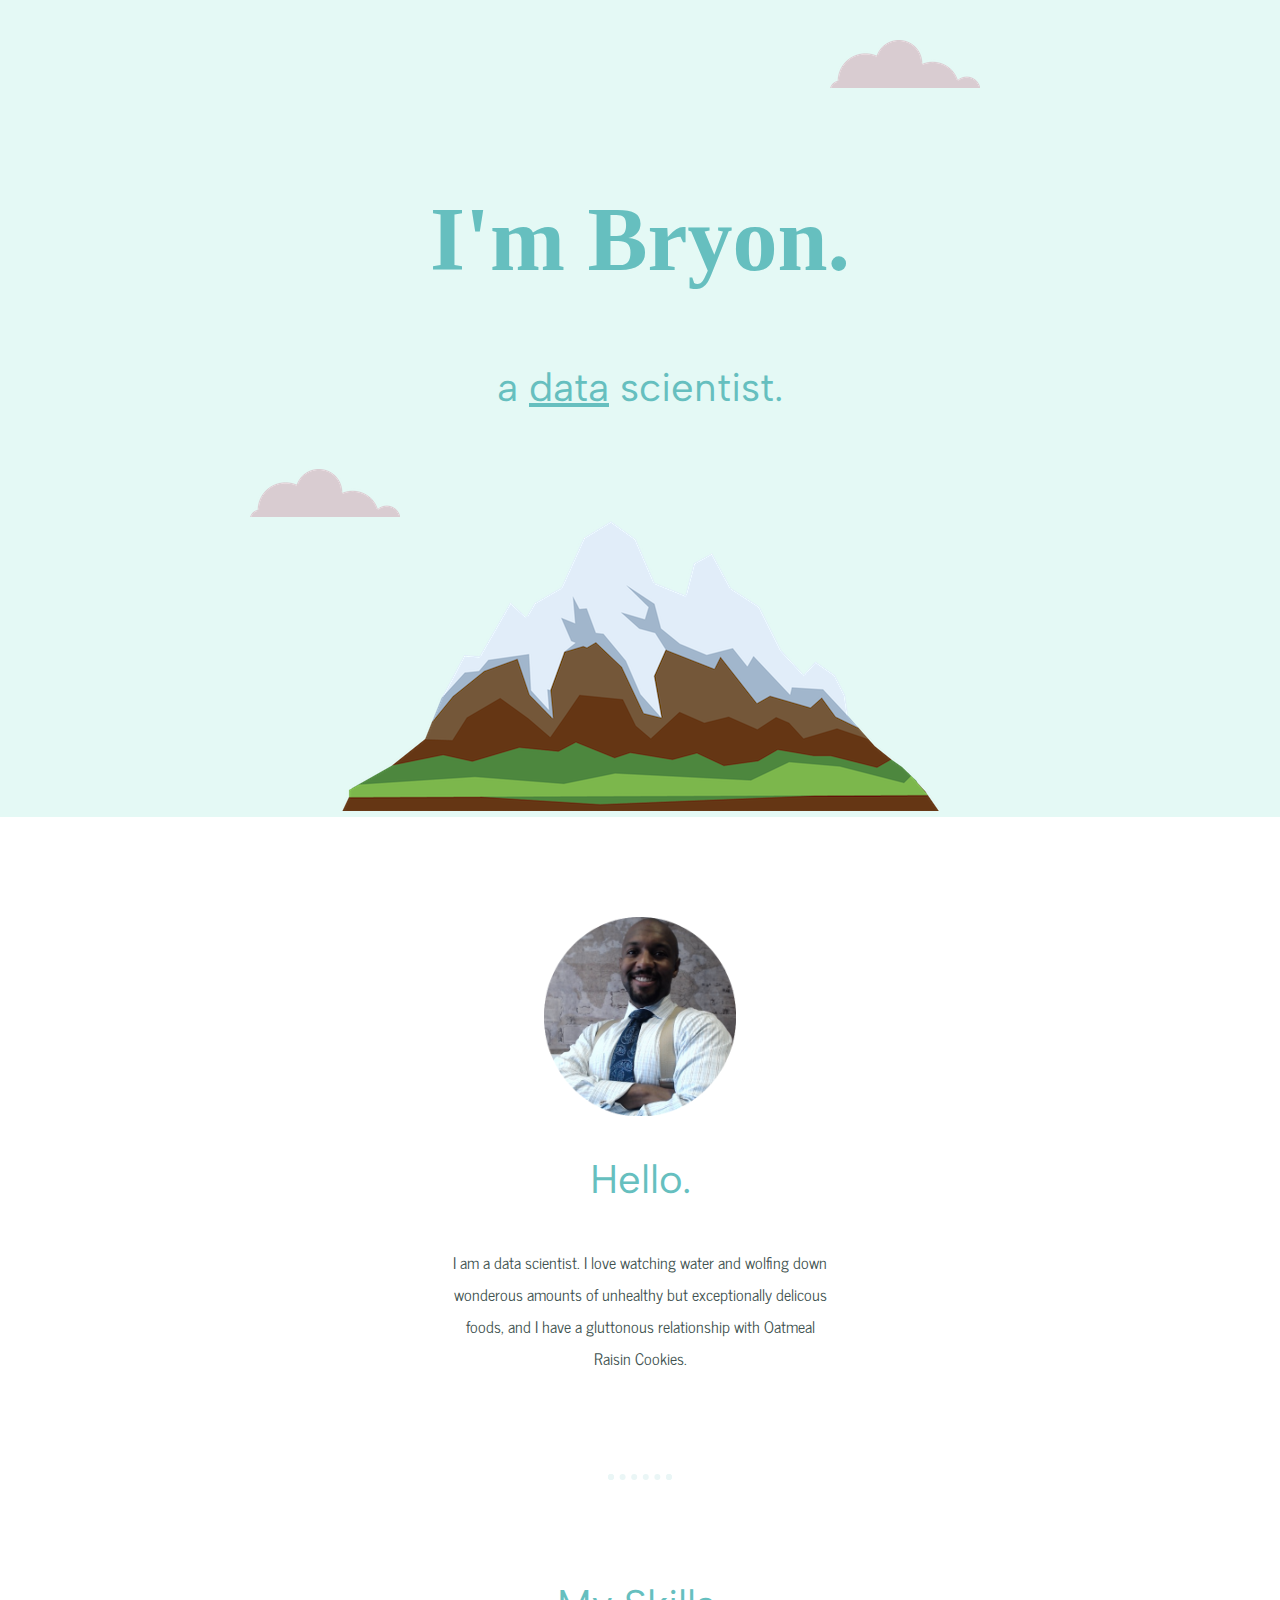
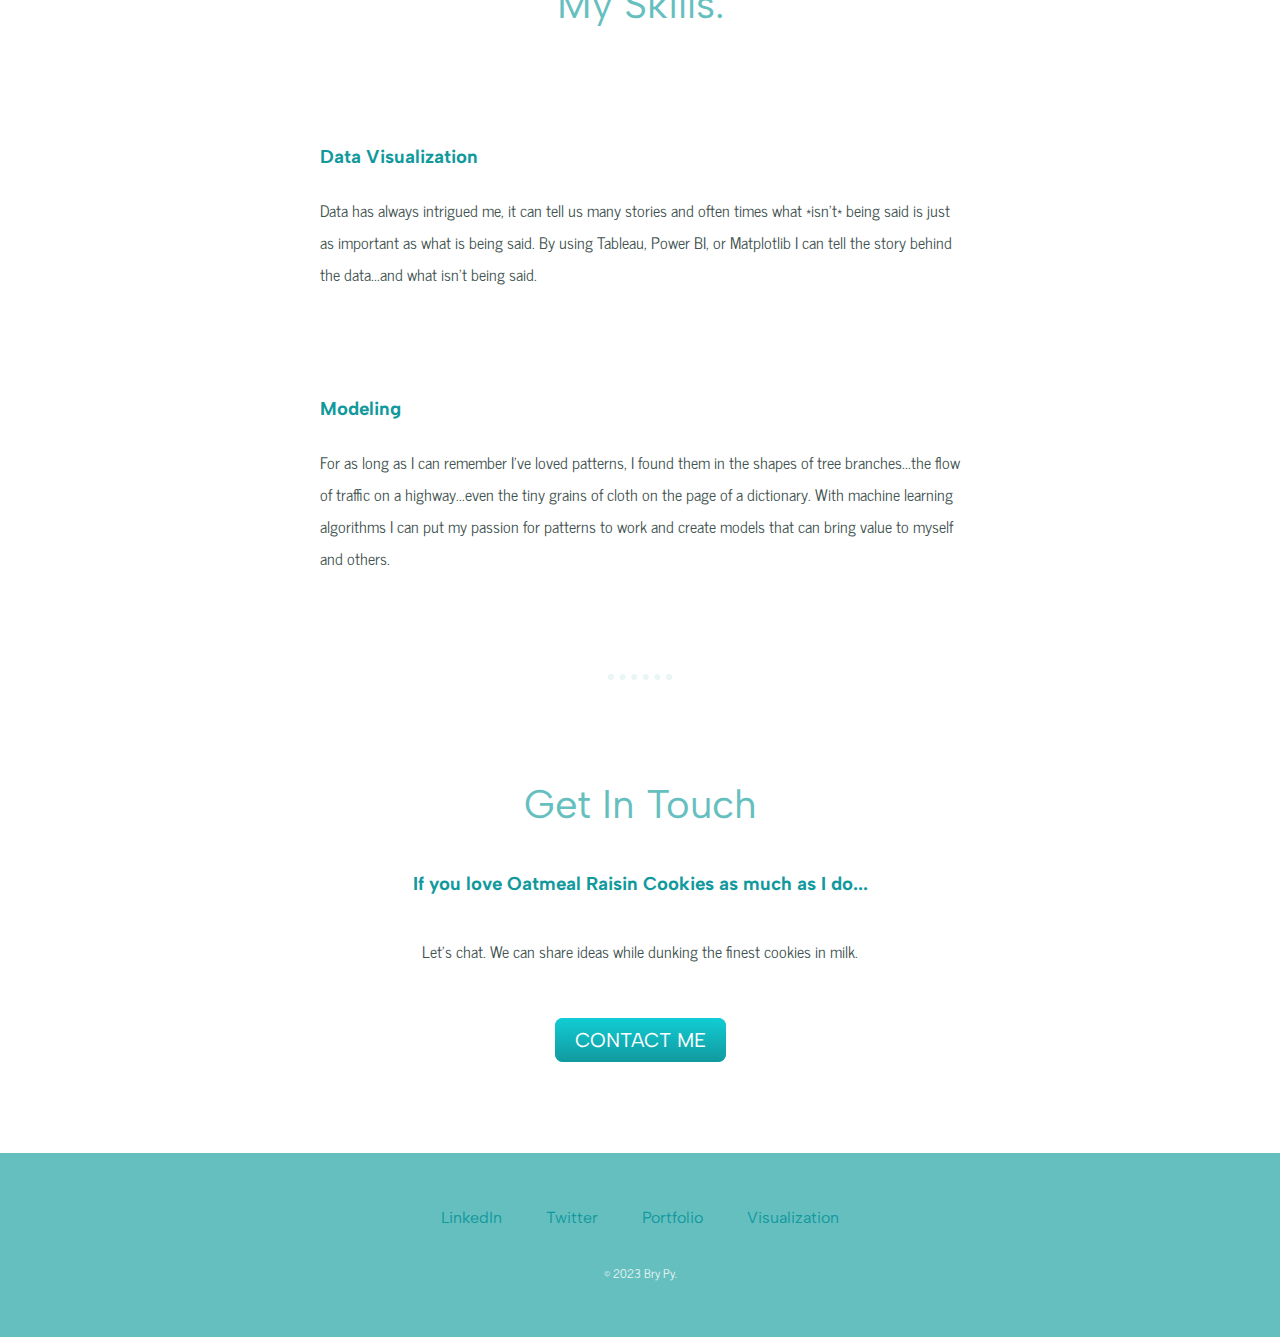
==== index.html @ 750f562e "Update visualization index.html" ====
<!DOCTYPE html>
<html lang="en" dir="ltr">
  <head>
    <meta charset="utf-8">
    <title>Bryon Fitzgerald Ward Jr. </title>
    <link rel="stylesheet" href="css/styles.css">
    <link rel="icon" href="favicon_.ico">
    <link rel="preconnect" href="https://fonts.googleapis.com"><link rel="preconnect" href="https://fonts.gstatic.com" crossorigin><link href="https://fonts.googleapis.com/css2?family=Albert+Sans&family=News+Cycle&family=Petit+Formal+Script&display=swap" rel="stylesheet">
  </head>
  <body>
    <div class="top-container">
      <img class= "top-cloud" src="images/cloud.png" alt="cloud-img">
      <h1>I'm Bryon.</h1>
      <h2>a <span class="pro">data</span> scientist.</h2>
      <img class= "bottom-cloud" src="images/cloud.png" alt="cloud-img">
      <img src="images/mountain.png" alt="cloud-img">
    </div>
    <div class="middle-container">
      <div class="profile">
        <img class= "profile-img" src="images/Personal Website.png" alt="">
        <h2>Hello.</h2>
        <p class="profile-paragraph">I am a data scientist. I love watching water and wolfing down wonderous amounts of unhealthy but exceptionally delicous foods, and I have a gluttonous relationship with Oatmeal Raisin Cookies. </p>
      </div>
      <hr>
      <div class="skills">
        <h2>My Skills.</h2>
        <div class="skill-row">
          <img class="data-viz-gif" src="https://media.giphy.com/media/l3TrWoRQcdIT5ZqY8/giphy.gif" alt="">
          <h3>Data Visualization</h3>
          <p class="data-viz-description"> Data has always intrigued me, it can tell us many stories and often times what *isn't* being said is just as important as what is being said. By using Tableau, Power BI, or Matplotlib I can tell the story behind the data...and what isn't being said.</p>
        </div>
        <div class="skill-row">
          <img class="ml-gif" src="https://media.giphy.com/media/l2JdSgeIPLl380VKo/giphy.gif" alt="">
          <h3>Modeling</h3>
          <p class= "ml-description">For as long as I can remember I've loved patterns, I found them in the shapes of tree branches...the flow of traffic on a highway...even the tiny grains of cloth on the page of a dictionary. With machine learning algorithms I can put my passion for patterns to work and create models that can bring value to myself and others. </p>
        </div>
      </div>
      <hr>
      <div class="contact-me">
        <h2>Get In Touch</h2>
        <h3>If you love Oatmeal Raisin Cookies as much as I do...</h3>
        <p class="contact-description">Let's chat. We can share ideas while dunking the finest cookies in milk. </p>
        <a class="btn" href="mailto:brypy220@gmail.com">CONTACT ME</a>
      </div>
    </div>


    <div class="bottom-container">
      <a class="footer-link" href="https://www.linkedin.com/in/bryon-fitzgerald-ward-jr-945915a7/">LinkedIn</a>
      <a class="footer-link" href="https://twitter.com/bry_py">Twitter</a>
      <a class="footer-link" href="https://github.com/brypy220?tab=repositories">Portfolio</a>
      <a class="footer-link" href="https://public.tableau.com/app/profile/bry.py/vizzes">Visualization</a>
      <p class="copyright">© 2023 Bry Py.</p>
    </div>


    <!-- </div> -->
  </body>
</html>
---- css/styles.css ----
body{
  color: #40514E;
  margin: 0;
  text-align: center;
  /*text-align: center; inside the container or the parent element will center*/
  /* everything inside that doesn't have a width set*/
  /*if it is a block element and it has width set then you have to center it */
  /*using auto values: margin: 0 auto 0 auto;*/
  font-family: "News Cycle",sans-serif;
}

h1 {
  color: #66BFBF;
  /*also 16px = 100% = 1em*/
  /*em's and percentages are inherited so the font size is added
  on top of whatever it got from its parent*/
  /*rem doesn't inherit and it's relative to the root*/
  /*we want 90px for the font size but we also want users to see it as such if*/
  /*they change the font size in their settings. We change ours to percent*/
  /*100% is 16px, so 90/16 = 562.5*/
  font-size: 562.5%;
  line-height: 2; /*needs specified value without units*/
  /*margin-top: 50px;*/
  /* to remove space between h1 and h2, my name and title we do the following:*/
  margin: 50px auto 0 auto;
  /*width: 10%;
  margin: 0 auto 0 auto;*/
  /*above line can be shortened by: margin 0(top/bottom) auto(left/right) */
  /*the above is circle short hand*/
  font-family: "Petite Formal Script", cursive;
}
h2 {
  color: #66BFBF;
  font-family: "Albert Sans", sans-serif;
  font-size: 2.5rem;
  font-weight: normal;
  padding-bottom: 10px;
}

h3 {
  color: #11999E;
  font-family: "Albert Sans", sans-serif;
}

p {
  line-height: 2;
}

hr{
  border: dotted #EAF6F6 6px;
  border-bottom: none;
  width: 4%;
  margin: 100px auto;
}

a {
  color: #11999E;
  font-family: "Albert Sans", sans-serif;
  margin: 10px 20px;
  text-decoration: none;
}

a: hover{
  color: #EAF6F6
}
.top-container {
  /*background-color: #6E85B7;*/
  background-color: #E4F9F5;
  position: relative;
  padding-top: 100px;

}

.middle-container {
  margin: 100px/*top and bottom*/ 0/*left and right*/;

}

.bottom-container {
  background-color: #66BFBF;
  padding: 50px 0 20px;
}

.skill-row{
  width: 50%;
  margin: 100px auto 100px auto;
  text-align: left;
  line-height: 2;
}

.pro {
  text-decoration: underline;
}

.profile-paragraph {
  width: 30%;
  margin: auto;
}

.contact-description {
  width: 40%;
  margin: 40px/*top*/ auto/*left and right*/ 60px/*bottom*/;
}

.copyright {
  color: #EAF6F6;
  font-size: 0.75rem;
  padding: 20px 0;
}
.top-cloud {
  position: absolute;
  right: 300px;
  top: 40px;
}

.bottom-cloud {
  position: absolute;
  left: 250px;
  bottom: 300px;
}

.profile-img {
  width: 15%
}

/*use float only for wrapping text, not positioning*/

.data-viz-gif {
  width: 40%;
  float: left;
  margin-right: 30px;
}

.ml-gif {
  width: 40%;
  float: right;
  margin-left: 30px;
}

/*
.data-viz-description {
  clear: left;
}

.ml-description {
  clear: right;
}
*/

.btn {
  background: #11cdd4;
  background-image: -webkit-linear-gradient(top, #11cdd4, #11999e);
  background-image: -moz-linear-gradient(top, #11cdd4, #11999e);
  background-image: -ms-linear-gradient(top, #11cdd4, #11999e);
  background-image: -o-linear-gradient(top, #11cdd4, #11999e);
  background-image: linear-gradient(to bottom, #11cdd4, #11999e);
  -webkit-border-radius: 8;
  -moz-border-radius: 8;
  border-radius: 8px;
  font-family: "Albert Sans", sans-serif;
  color: #ffffff;
  font-size: 20px;
  padding: 10px 20px 10px 20px;
  text-decoration: none;
}

.btn:hover {
  background: #30e3cb;
  background-image: -webkit-linear-gradient(top, #30e3cb, #2bc4ad);
  background-image: -moz-linear-gradient(top, #30e3cb, #2bc4ad);
  background-image: -ms-linear-gradient(top, #30e3cb, #2bc4ad);
  background-image: -o-linear-gradient(top, #30e3cb, #2bc4ad);
  background-image: linear-gradient(to bottom, #30e3cb, #2bc4ad);
  text-decoration: none;
}
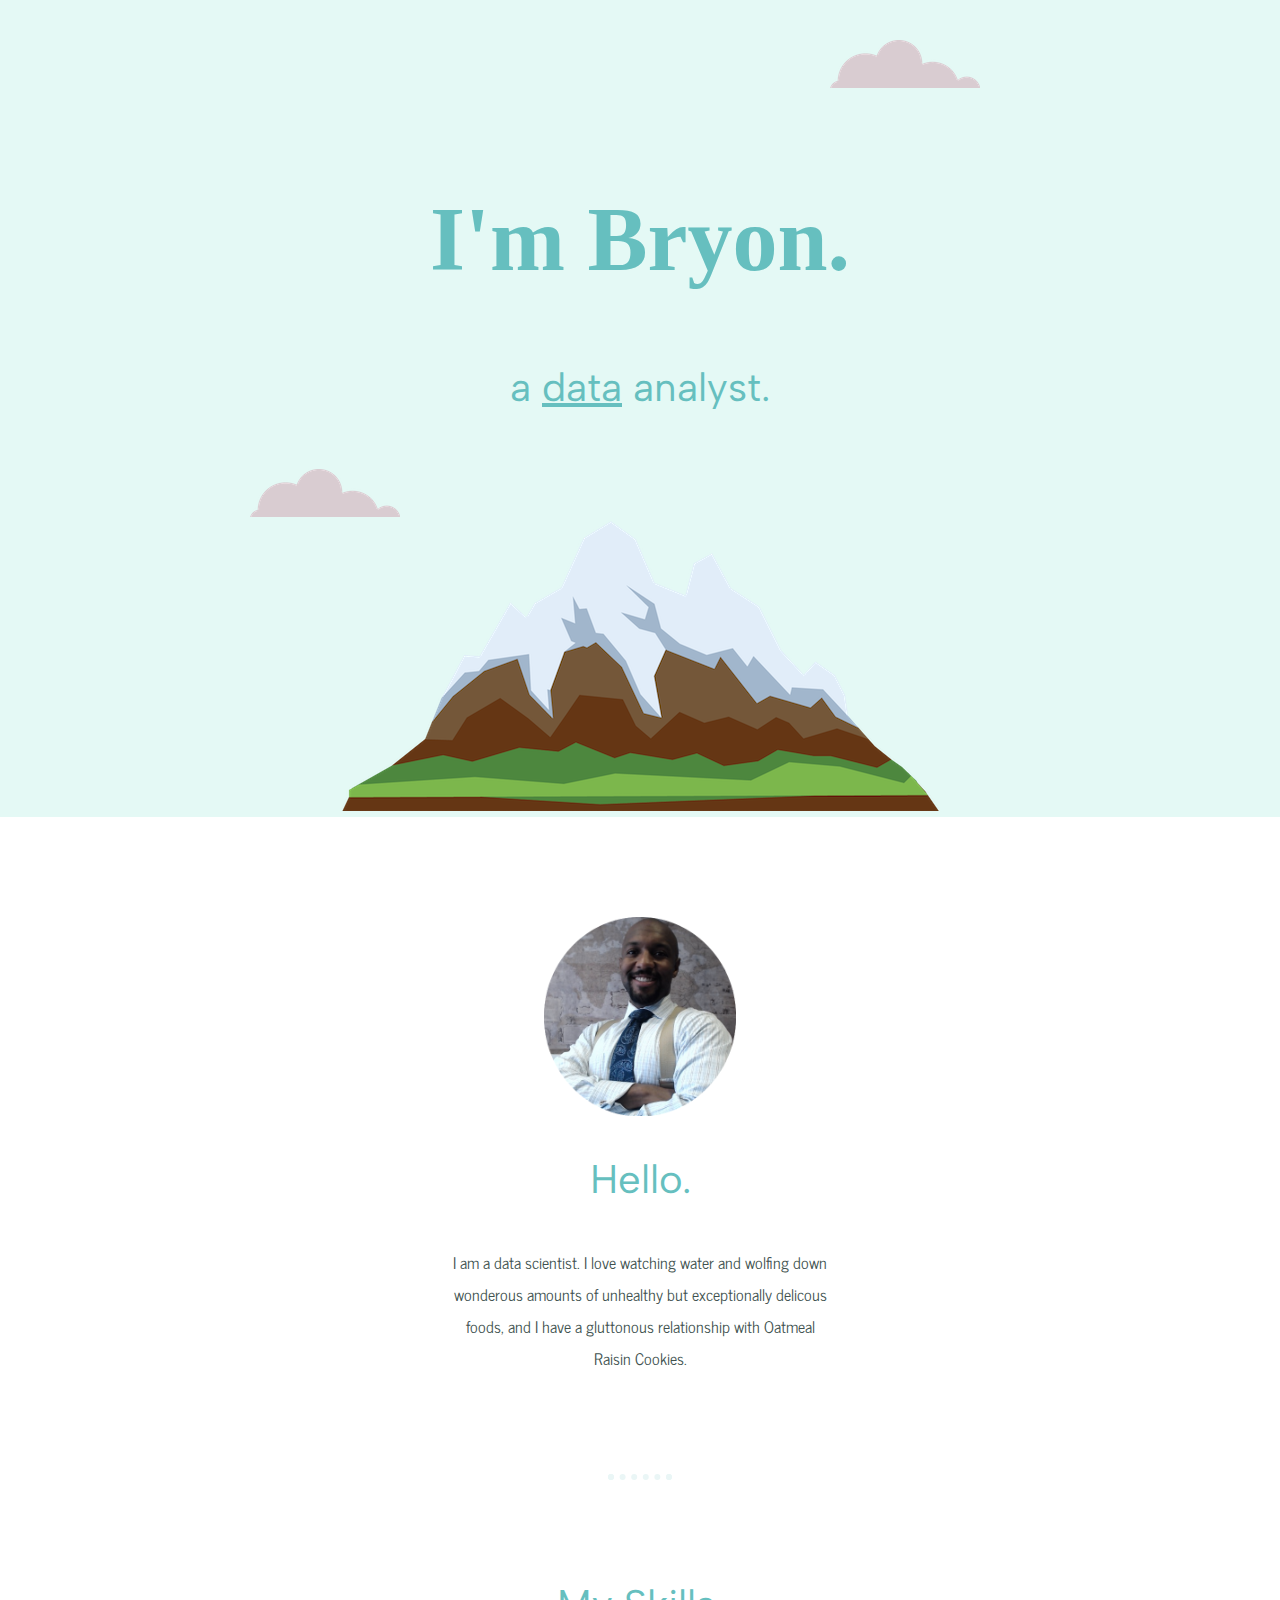
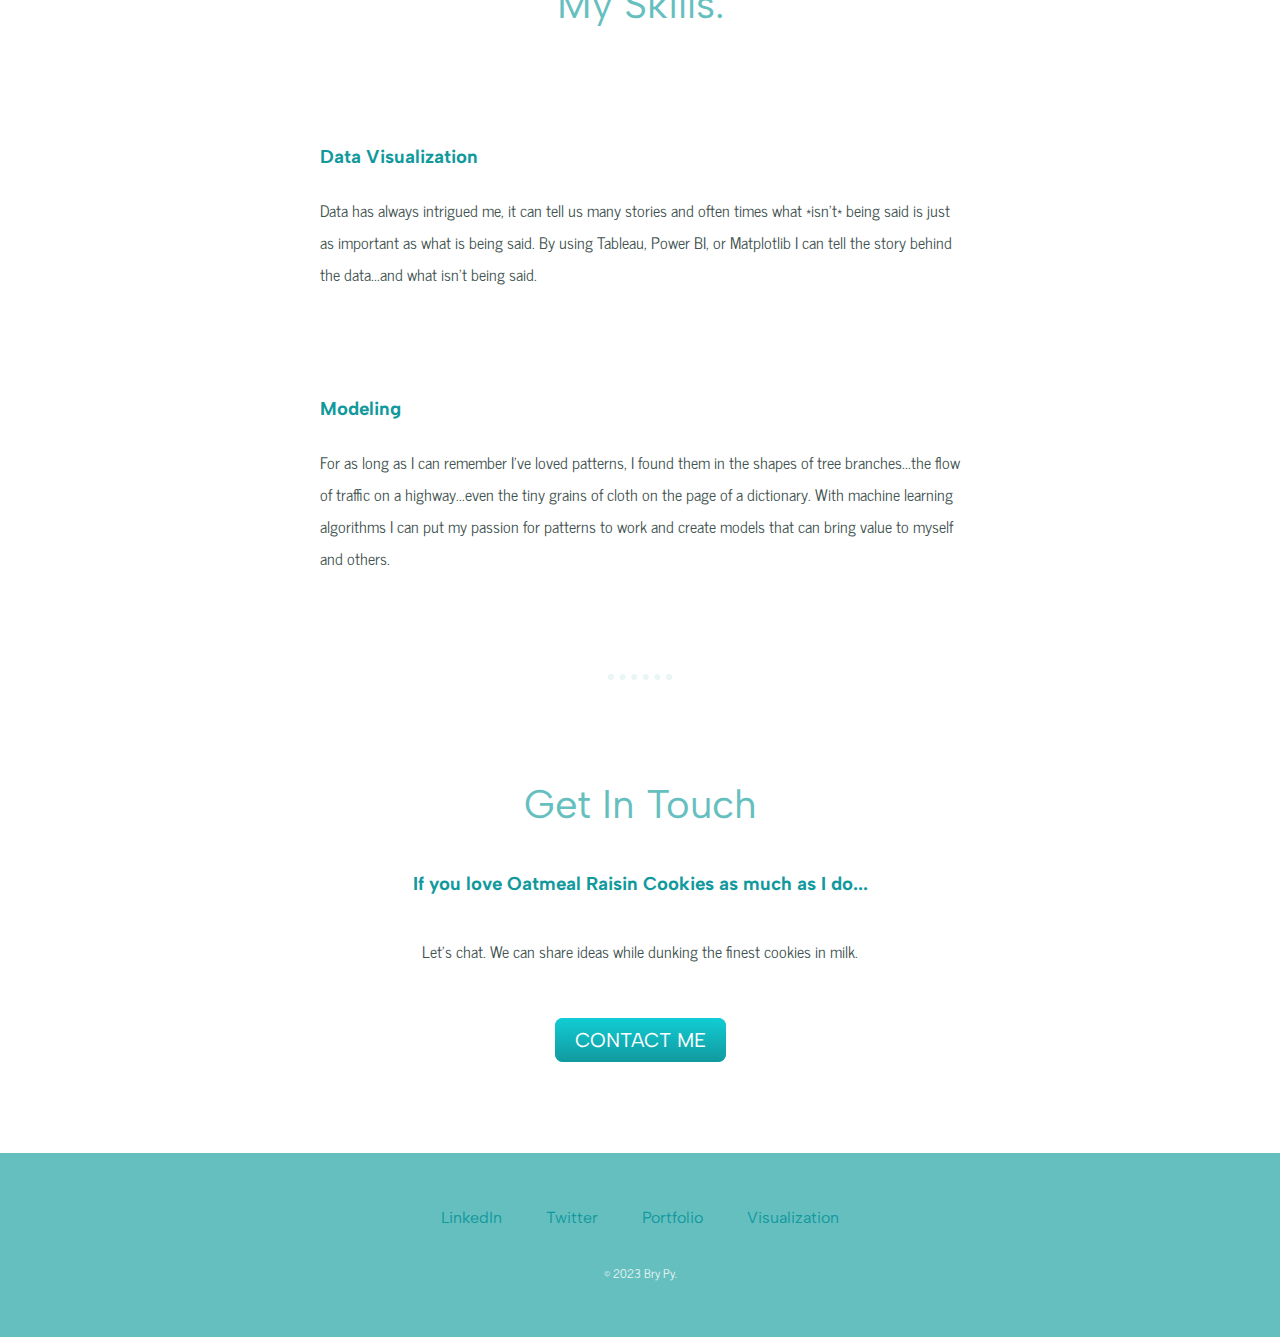
==== commit 9237d136: "Update index.html" ====
--- a/index.html
+++ b/index.html
@@ -11,7 +11,7 @@
     <div class="top-container">
       <img class= "top-cloud" src="images/cloud.png" alt="cloud-img">
       <h1>I'm Bryon.</h1>
-      <h2>a <span class="pro">data</span> scientist.</h2>
+      <h2>a <span class="pro">data</span> analyst.</h2>
       <img class= "bottom-cloud" src="images/cloud.png" alt="cloud-img">
       <img src="images/mountain.png" alt="cloud-img">
     </div>
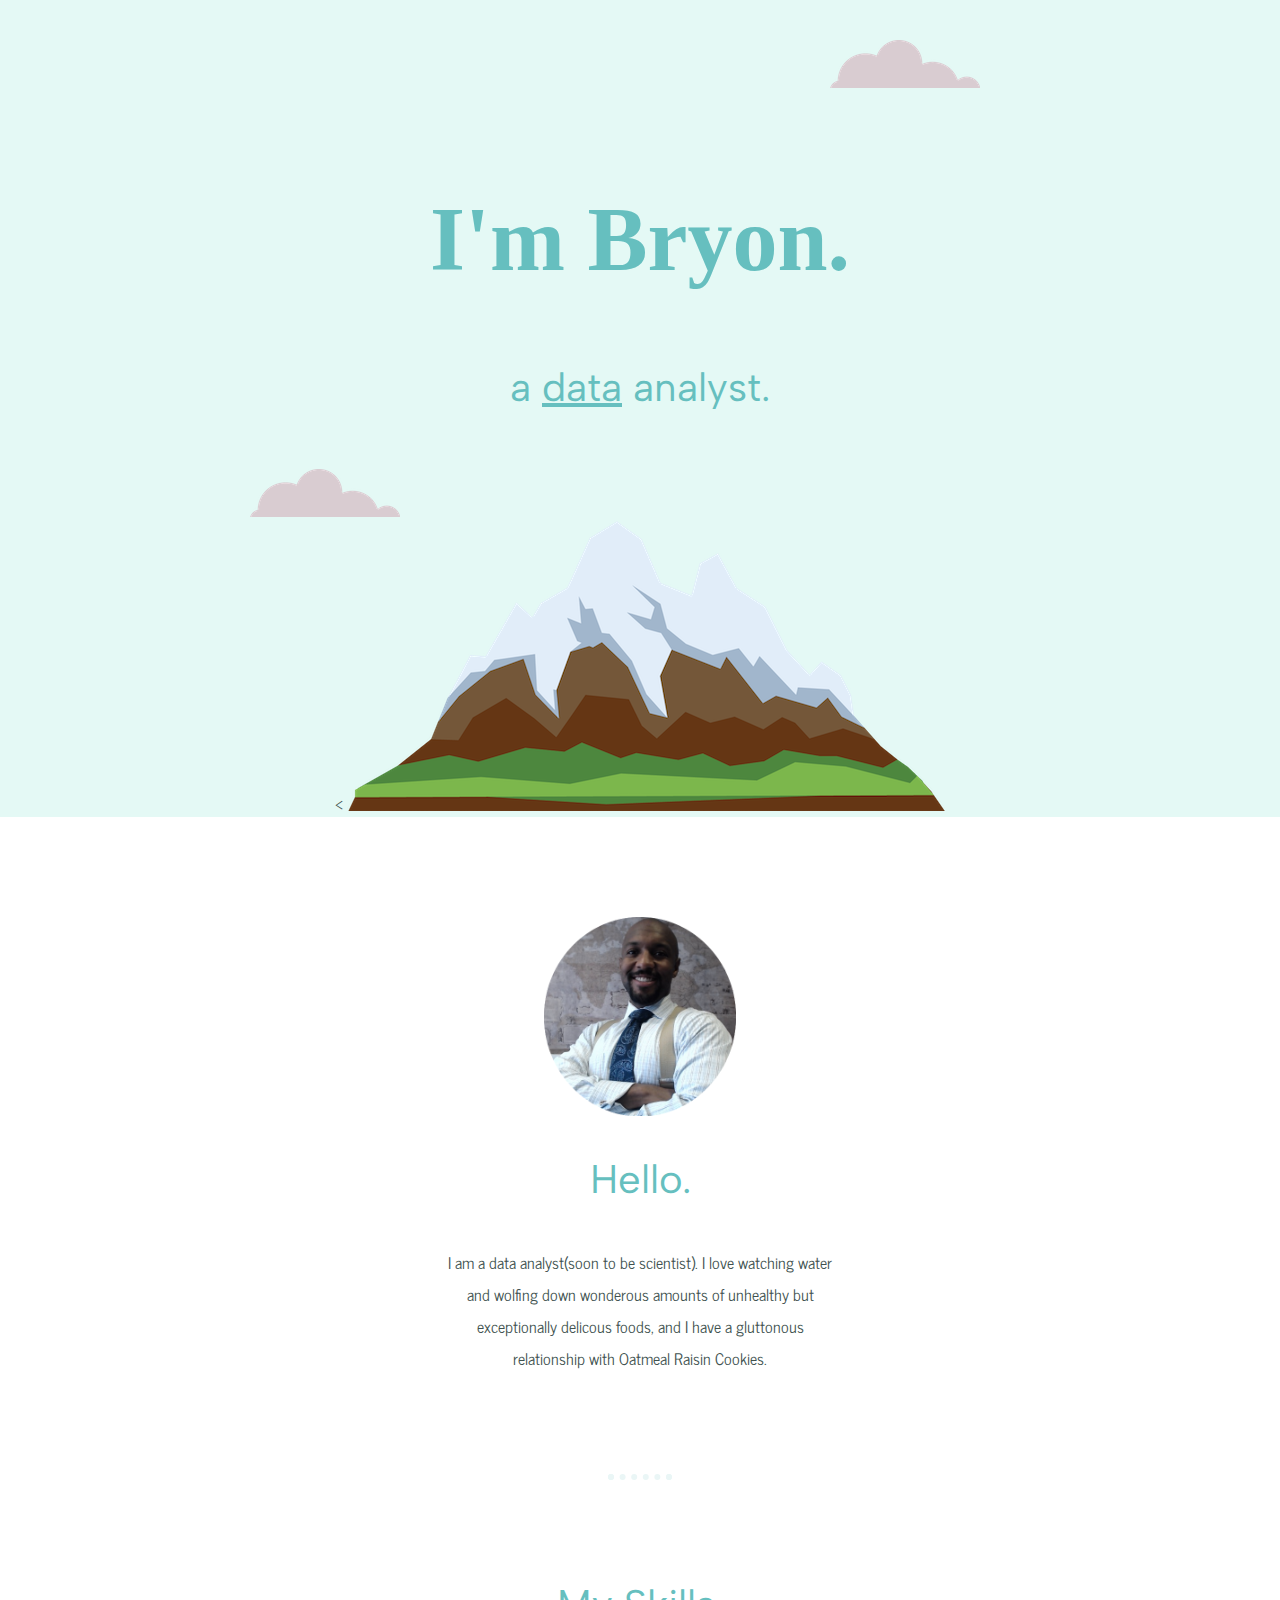
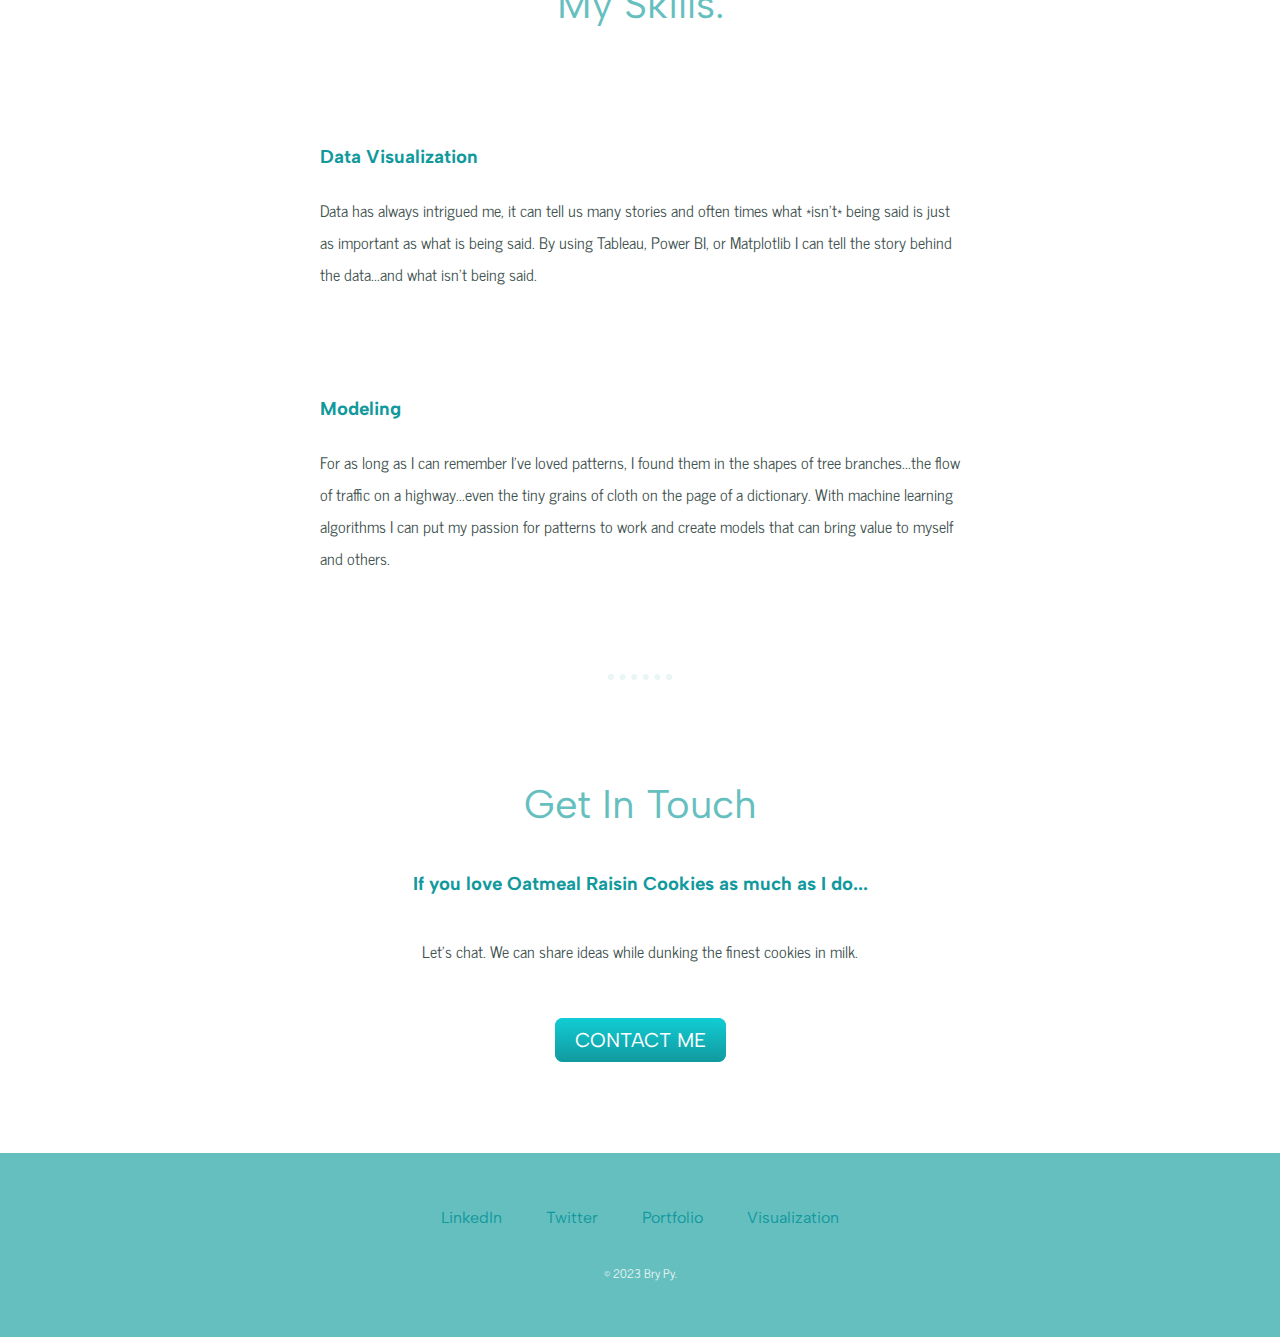
==== commit b3b27f4c: "Update index.html" ====
--- a/index.html
+++ b/index.html
@@ -11,7 +11,7 @@
     <div class="top-container">
       <img class= "top-cloud" src="images/cloud.png" alt="cloud-img">
       <h1>I'm Bryon.</h1>
-      <h2>a <span class="pro">data</span> analyst.</h2>
+      <h2>a <span class="pro">data</span> analyst.</h2> <
       <img class= "bottom-cloud" src="images/cloud.png" alt="cloud-img">
       <img src="images/mountain.png" alt="cloud-img">
     </div>
@@ -19,7 +19,7 @@
       <div class="profile">
         <img class= "profile-img" src="images/Personal Website.png" alt="">
         <h2>Hello.</h2>
-        <p class="profile-paragraph">I am a data scientist. I love watching water and wolfing down wonderous amounts of unhealthy but exceptionally delicous foods, and I have a gluttonous relationship with Oatmeal Raisin Cookies. </p>
+        <p class="profile-paragraph">I am a data analyst(soon to be scientist). I love watching water and wolfing down wonderous amounts of unhealthy but exceptionally delicous foods, and I have a gluttonous relationship with Oatmeal Raisin Cookies. </p>
       </div>
       <hr>
       <div class="skills">
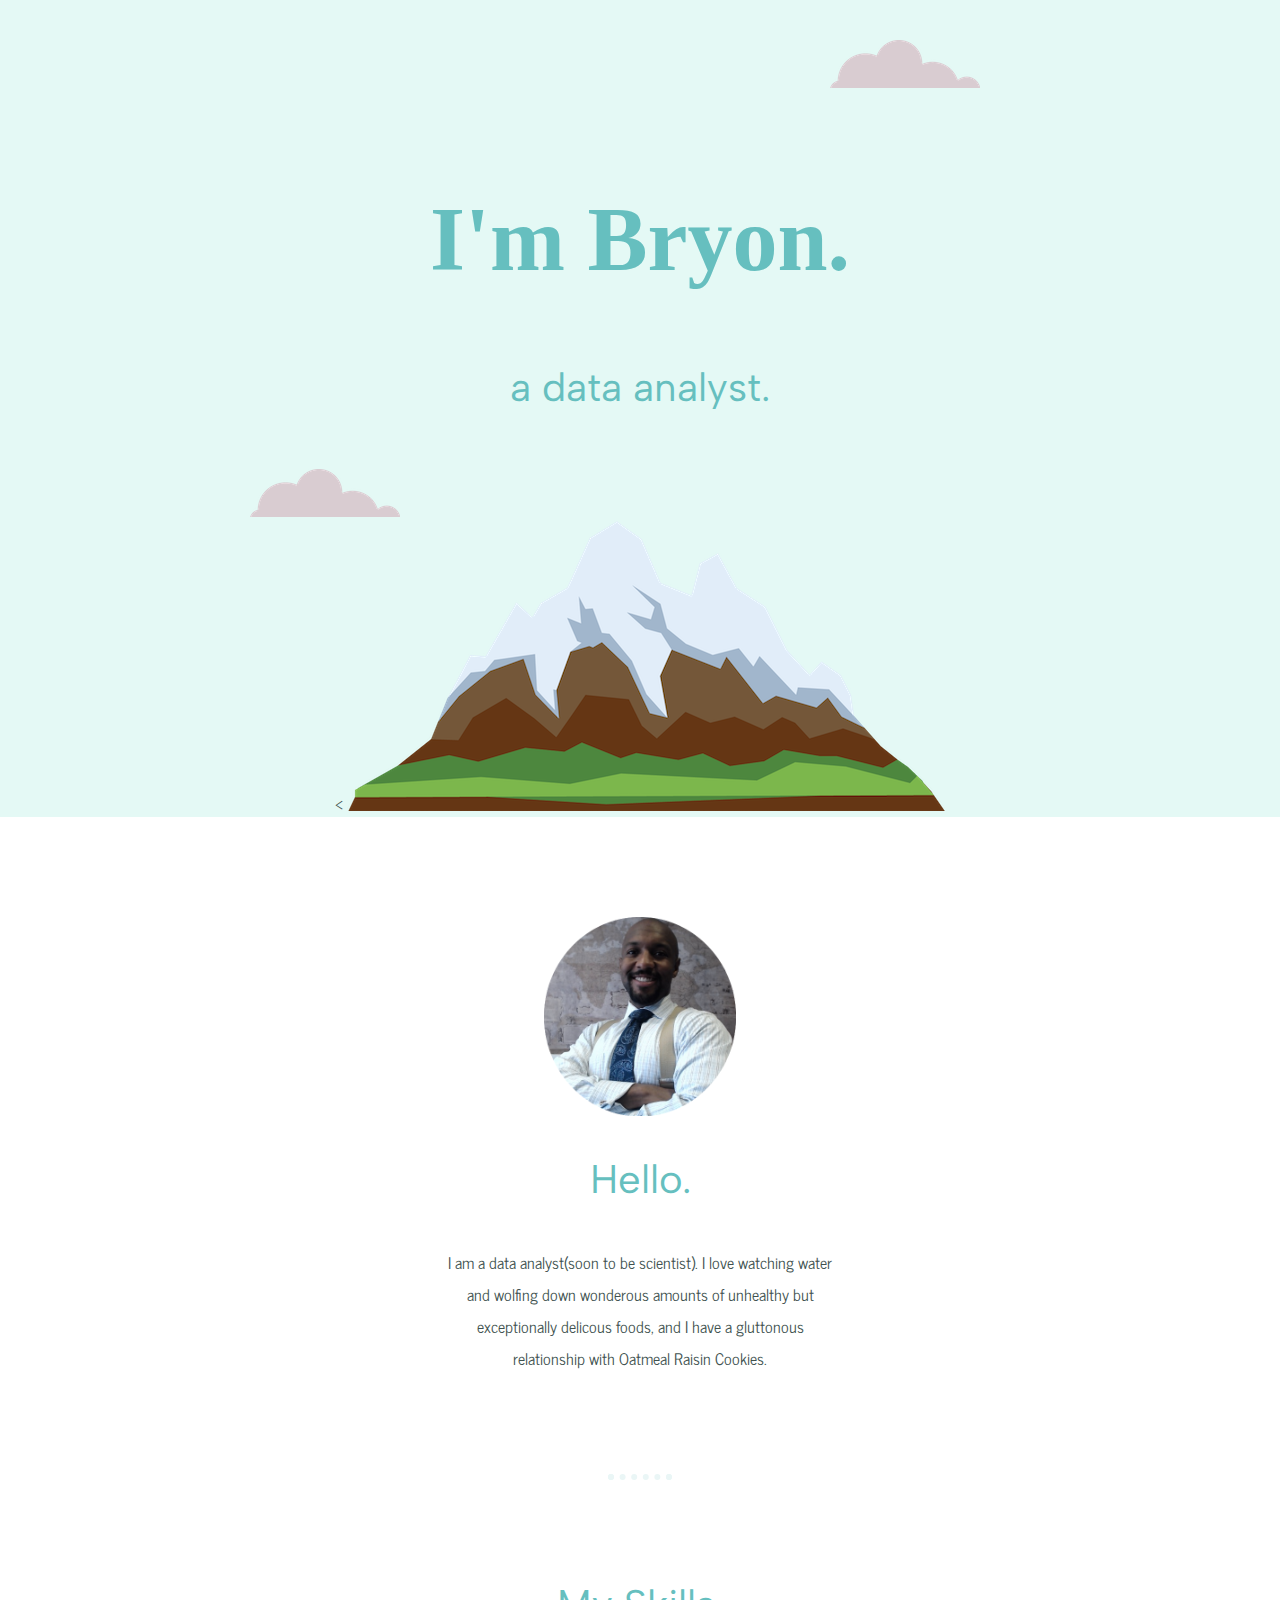
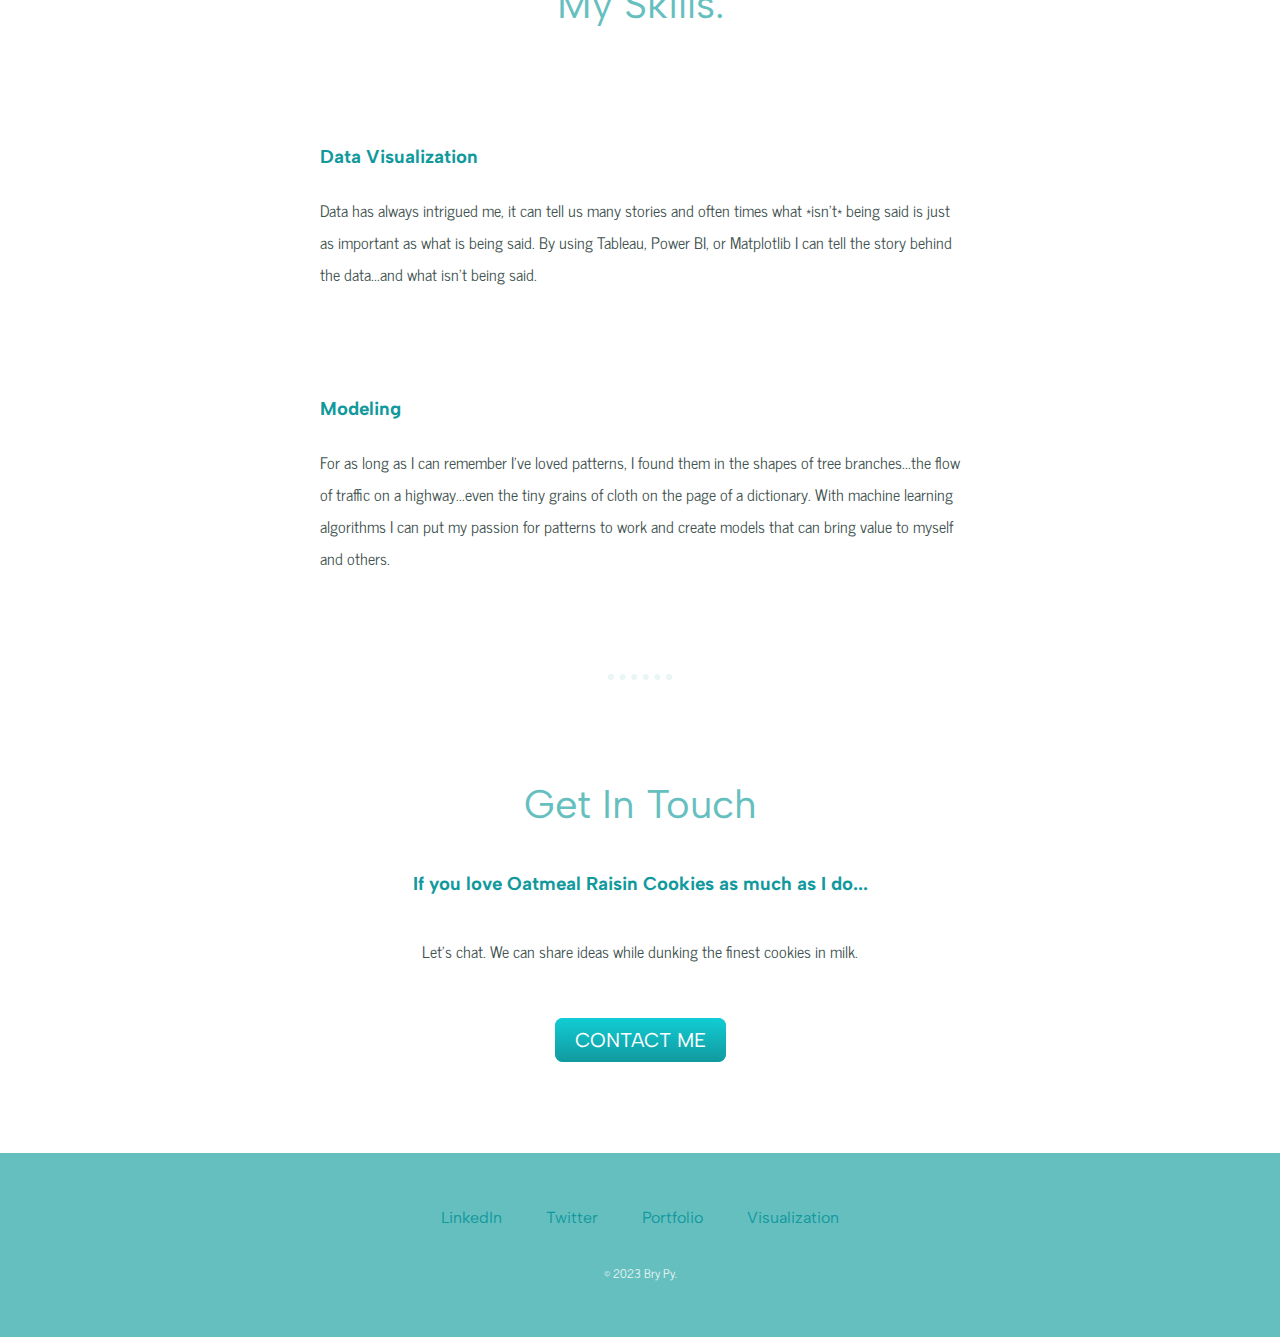
==== commit 539a91c8: "Update index.html" ====
--- a/index.html
+++ b/index.html
@@ -11,7 +11,7 @@
     <div class="top-container">
       <img class= "top-cloud" src="images/cloud.png" alt="cloud-img">
       <h1>I'm Bryon.</h1>
-      <h2>a <span class="pro">data</span> analyst.</h2> <
+      <h2>a data analyst.</h2> <
       <img class= "bottom-cloud" src="images/cloud.png" alt="cloud-img">
       <img src="images/mountain.png" alt="cloud-img">
     </div>
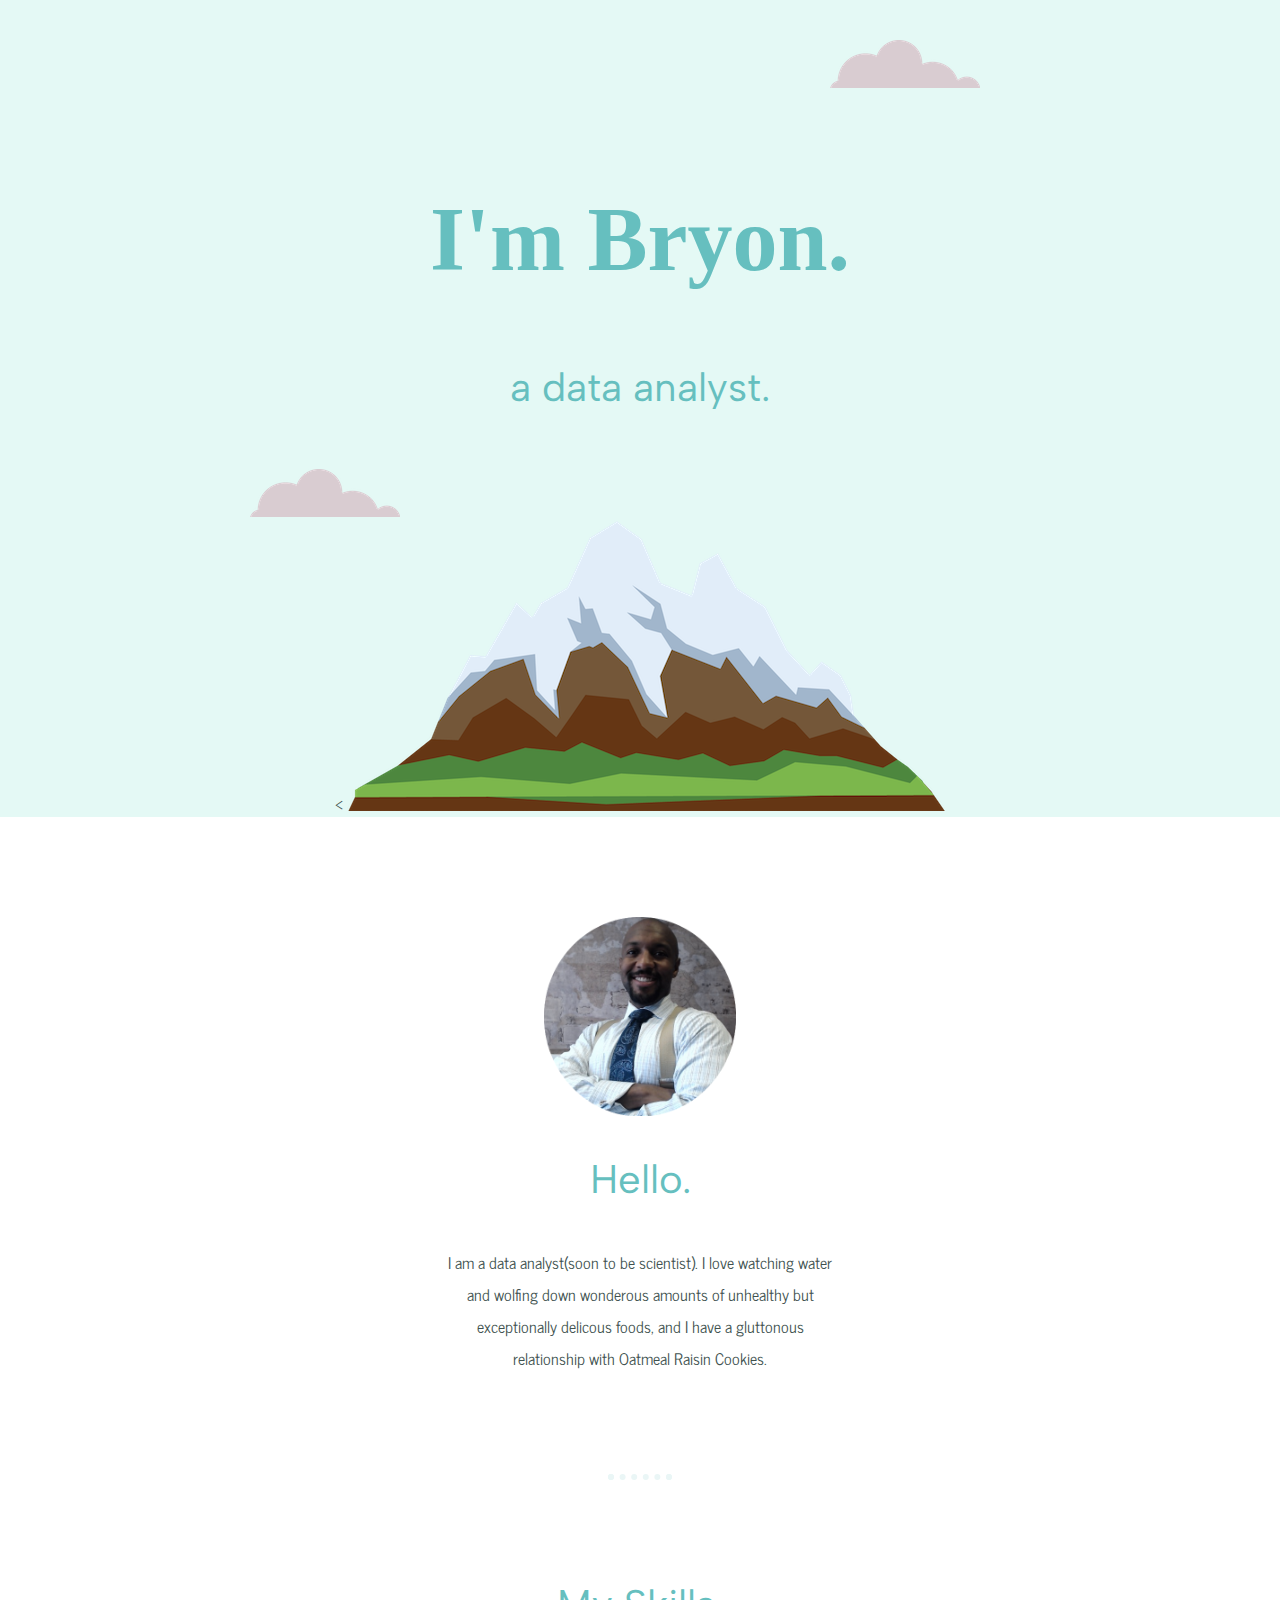
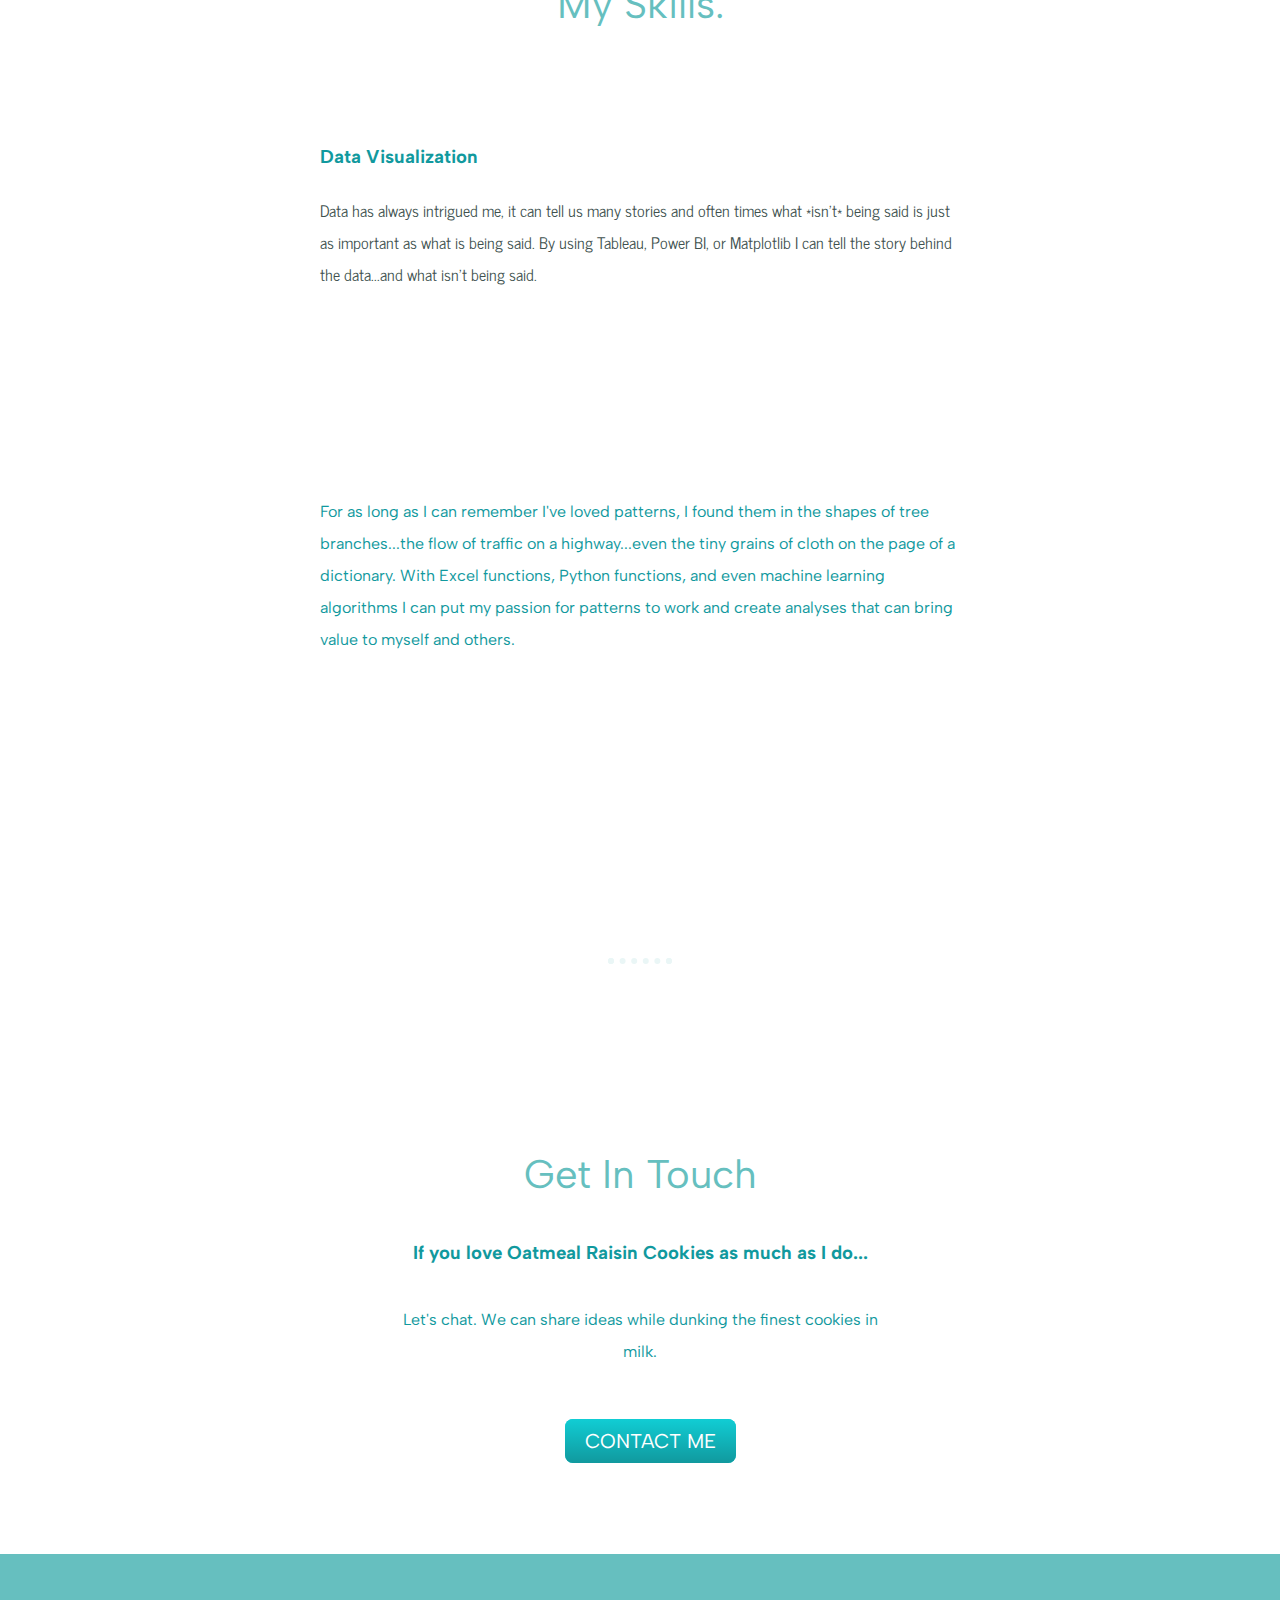
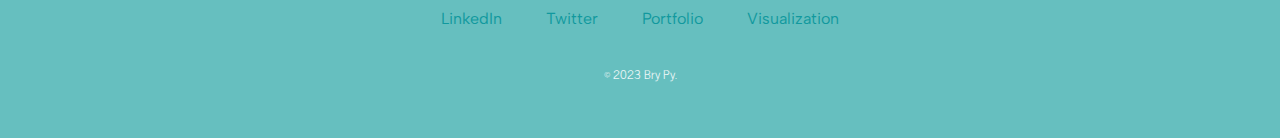
==== commit 746a0529: "Update index.html" ====
--- a/index.html
+++ b/index.html
@@ -31,8 +31,8 @@
         </div>
         <div class="skill-row">
           <img class="ml-gif" src="https://media.giphy.com/media/l2JdSgeIPLl380VKo/giphy.gif" alt="">
-          <h3>Modeling</h3>
-          <p class= "ml-description">For as long as I can remember I've loved patterns, I found them in the shapes of tree branches...the flow of traffic on a highway...even the tiny grains of cloth on the page of a dictionary. With machine learning algorithms I can put my passion for patterns to work and create models that can bring value to myself and others. </p>
+          <h3><a href="https://drive.google.com/drive/folders/1No8qytY2oT1QdD4Ty0yPWFjJk1K3W4y3?usp=sharing"Analysis</a></h3>
+          <p class= "ml-description">For as long as I can remember I've loved patterns, I found them in the shapes of tree branches...the flow of traffic on a highway...even the tiny grains of cloth on the page of a dictionary. With Excel functions, Python functions, and even machine learning algorithms I can put my passion for patterns to work and create analyses that can bring value to myself and others. </p>
         </div>
       </div>
       <hr>
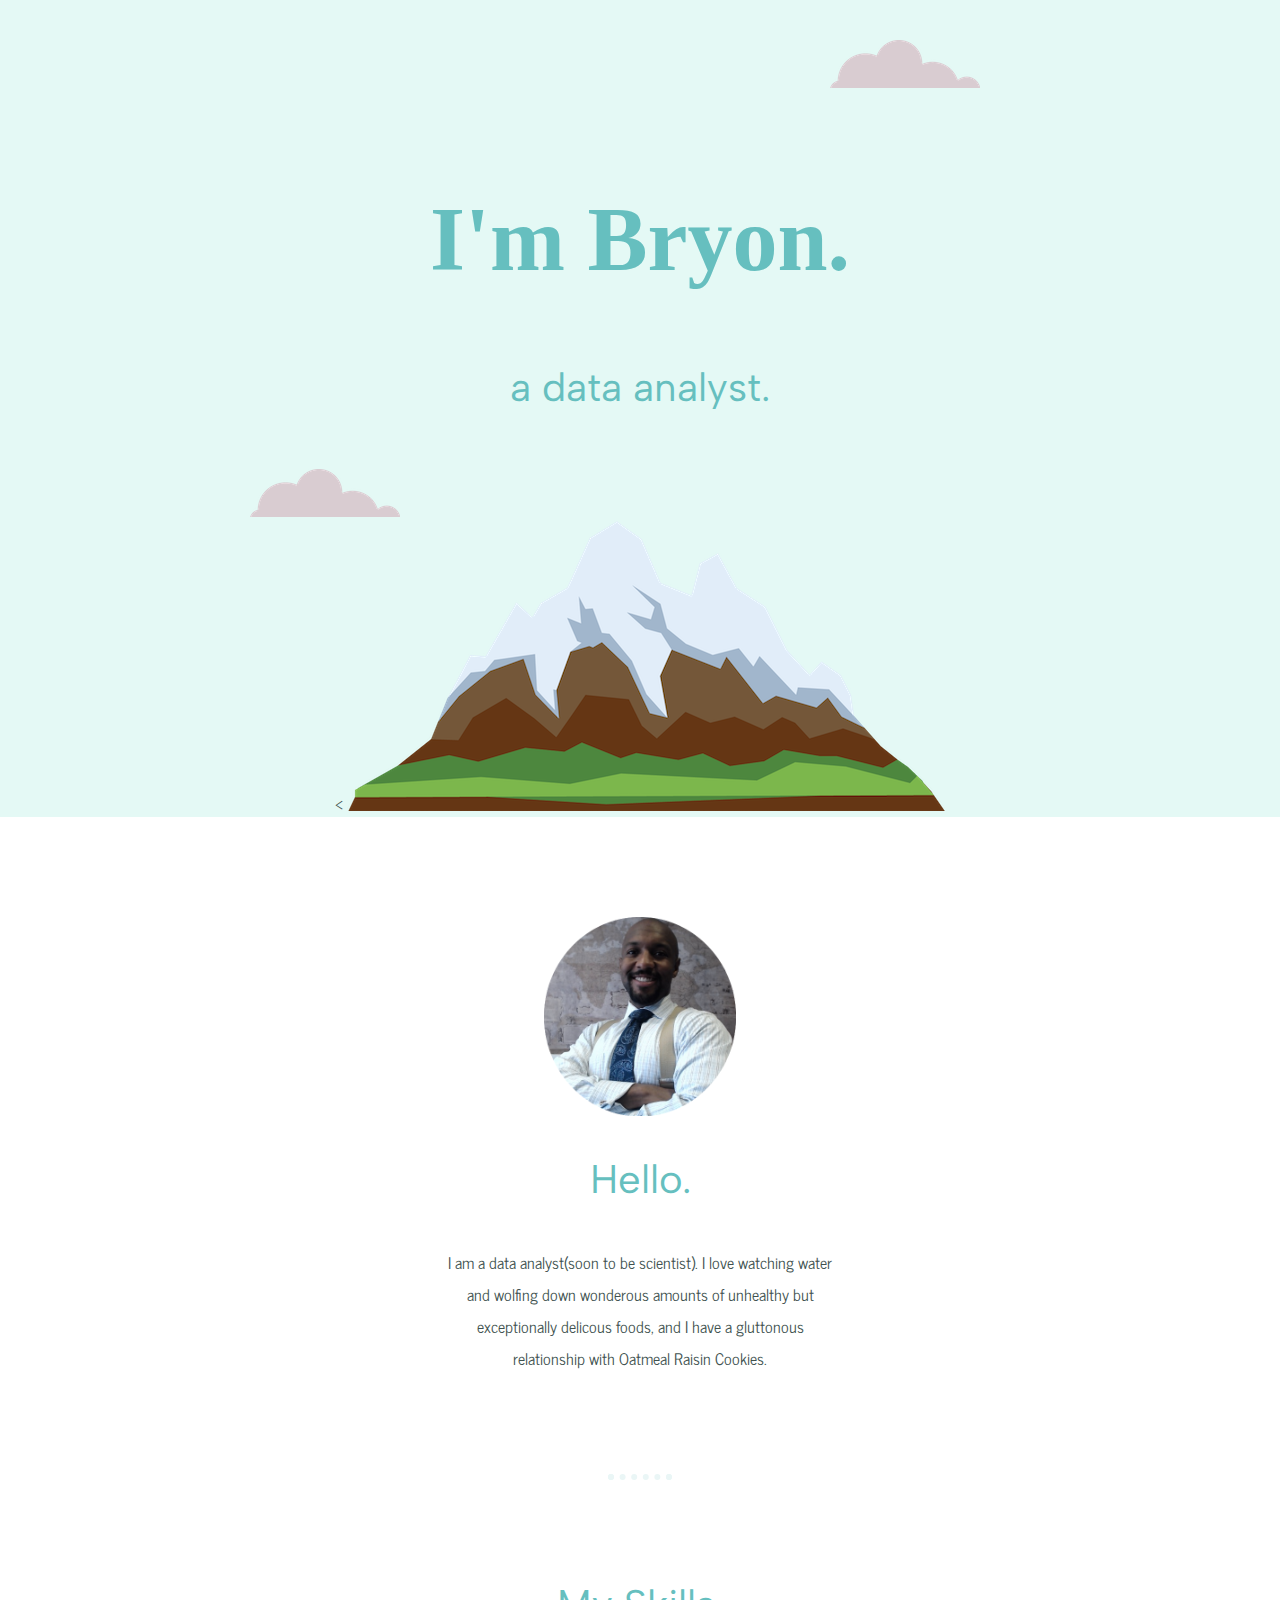
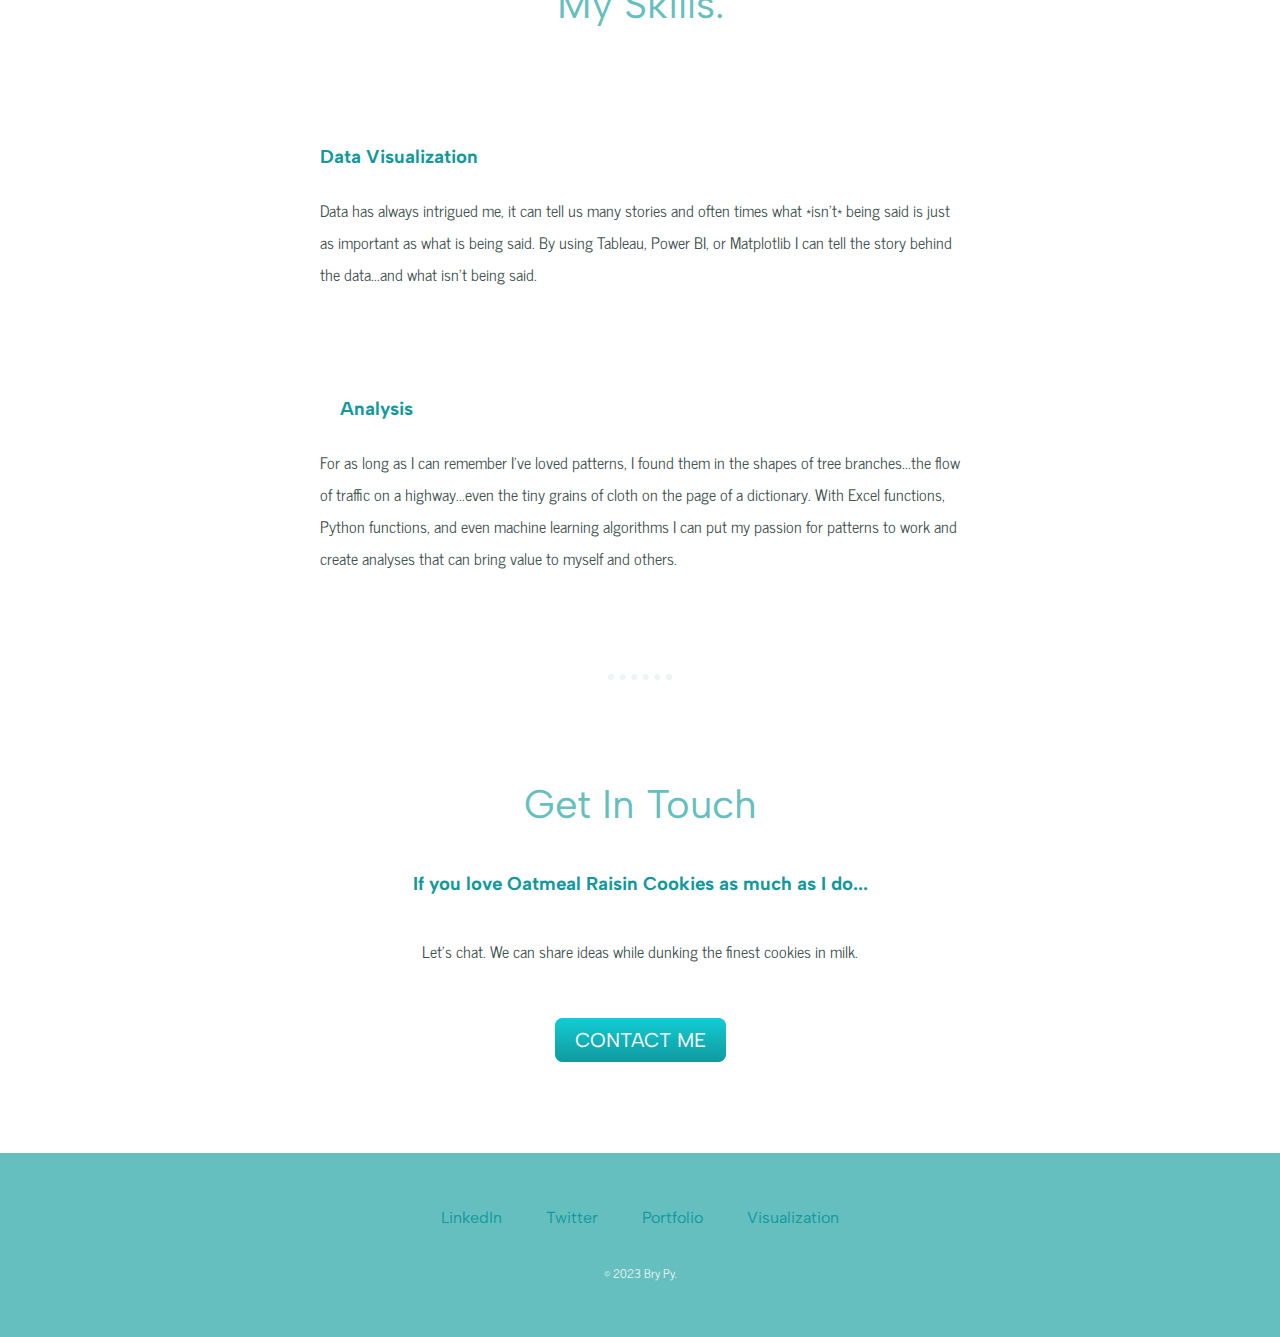
==== commit 436e7d03: "Update index.html" ====
--- a/index.html
+++ b/index.html
@@ -31,7 +31,7 @@
         </div>
         <div class="skill-row">
           <img class="ml-gif" src="https://media.giphy.com/media/l2JdSgeIPLl380VKo/giphy.gif" alt="">
-          <h3><a href="https://drive.google.com/drive/folders/1No8qytY2oT1QdD4Ty0yPWFjJk1K3W4y3?usp=sharing"Analysis</a></h3>
+          <h3><a href="https://drive.google.com/drive/folders/1No8qytY2oT1QdD4Ty0yPWFjJk1K3W4y3?usp=sharing"> Analysis</a></h3>
           <p class= "ml-description">For as long as I can remember I've loved patterns, I found them in the shapes of tree branches...the flow of traffic on a highway...even the tiny grains of cloth on the page of a dictionary. With Excel functions, Python functions, and even machine learning algorithms I can put my passion for patterns to work and create analyses that can bring value to myself and others. </p>
         </div>
       </div>
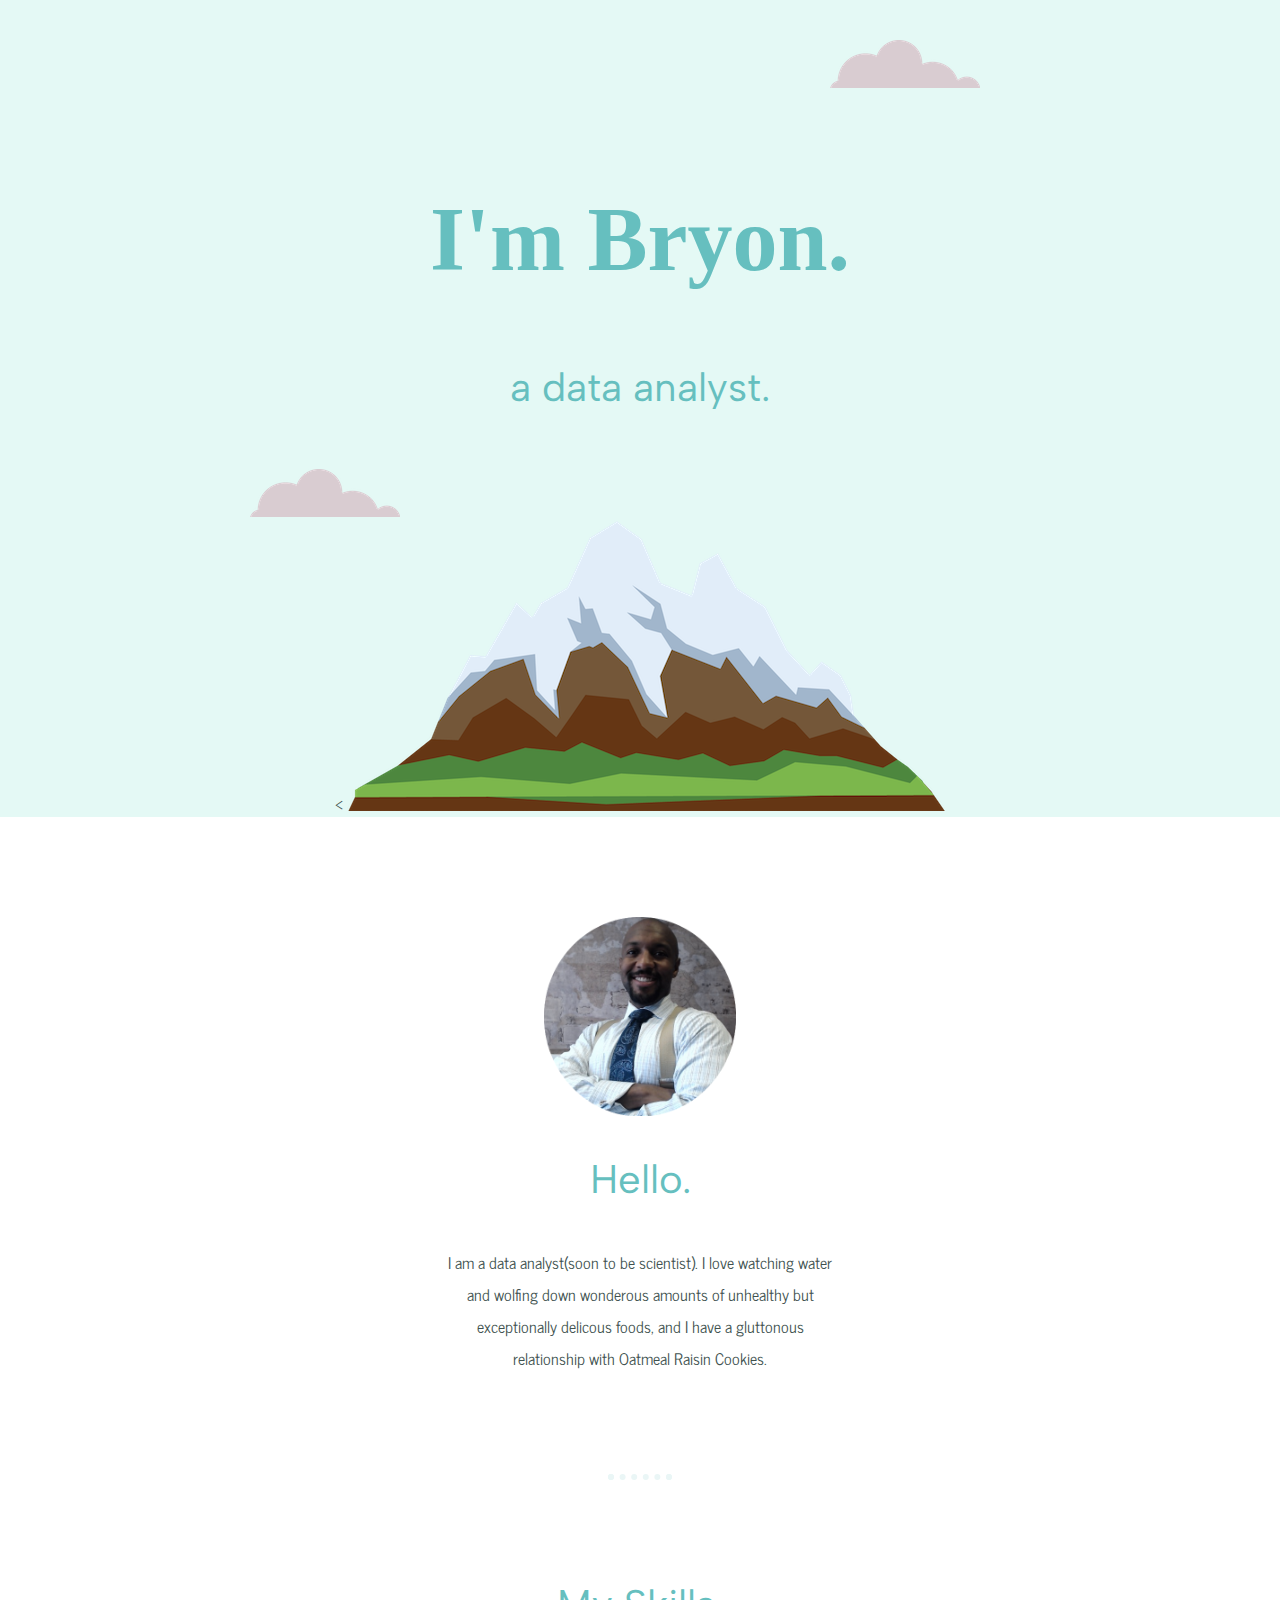
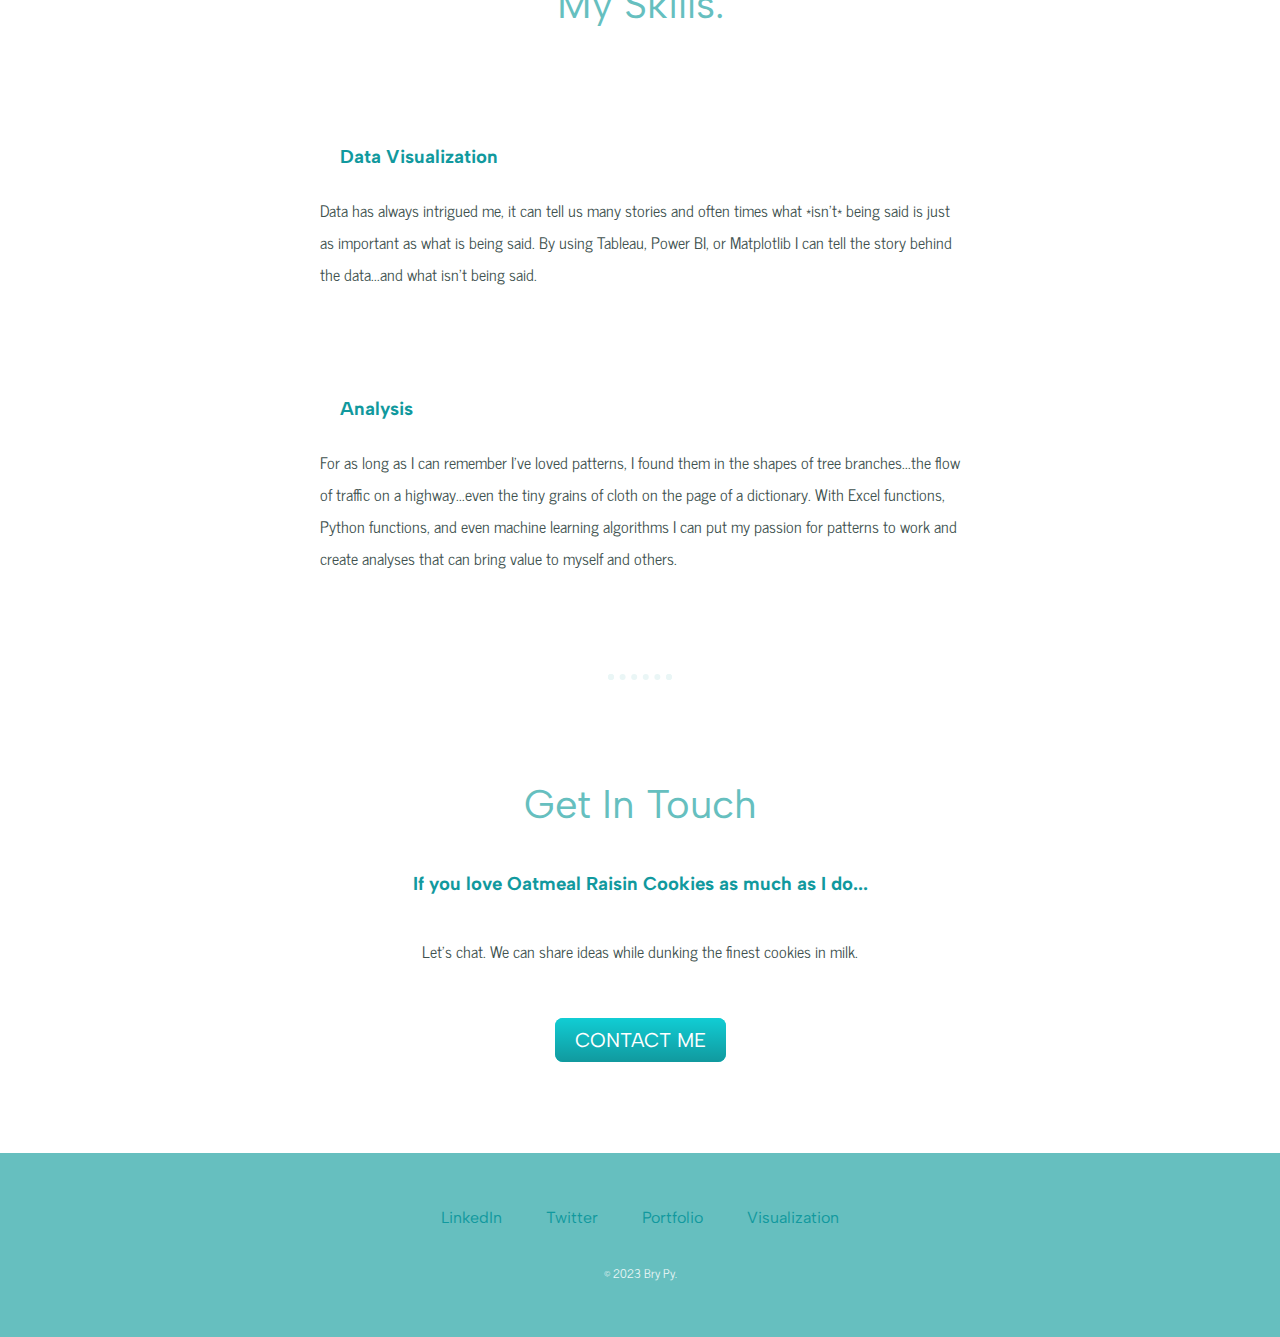
==== commit 44c5a110: "Update index.html" ====
--- a/index.html
+++ b/index.html
@@ -26,12 +26,12 @@
         <h2>My Skills.</h2>
         <div class="skill-row">
           <img class="data-viz-gif" src="https://media.giphy.com/media/l3TrWoRQcdIT5ZqY8/giphy.gif" alt="">
-          <h3>Data Visualization</h3>
+          <h3><a href="https://public.tableau.com/app/profile/bry.py/vizzes">Data Visualization</a></h3>
           <p class="data-viz-description"> Data has always intrigued me, it can tell us many stories and often times what *isn't* being said is just as important as what is being said. By using Tableau, Power BI, or Matplotlib I can tell the story behind the data...and what isn't being said.</p>
         </div>
         <div class="skill-row">
           <img class="ml-gif" src="https://media.giphy.com/media/l2JdSgeIPLl380VKo/giphy.gif" alt="">
-          <h3><a href="https://drive.google.com/drive/folders/1No8qytY2oT1QdD4Ty0yPWFjJk1K3W4y3?usp=sharing"> Analysis</a></h3>
+          <h3><a href="https://drive.google.com/drive/folders/1No8qytY2oT1QdD4Ty0yPWFjJk1K3W4y3?usp=sharing">Analysis</a></h3>
           <p class= "ml-description">For as long as I can remember I've loved patterns, I found them in the shapes of tree branches...the flow of traffic on a highway...even the tiny grains of cloth on the page of a dictionary. With Excel functions, Python functions, and even machine learning algorithms I can put my passion for patterns to work and create analyses that can bring value to myself and others. </p>
         </div>
       </div>
